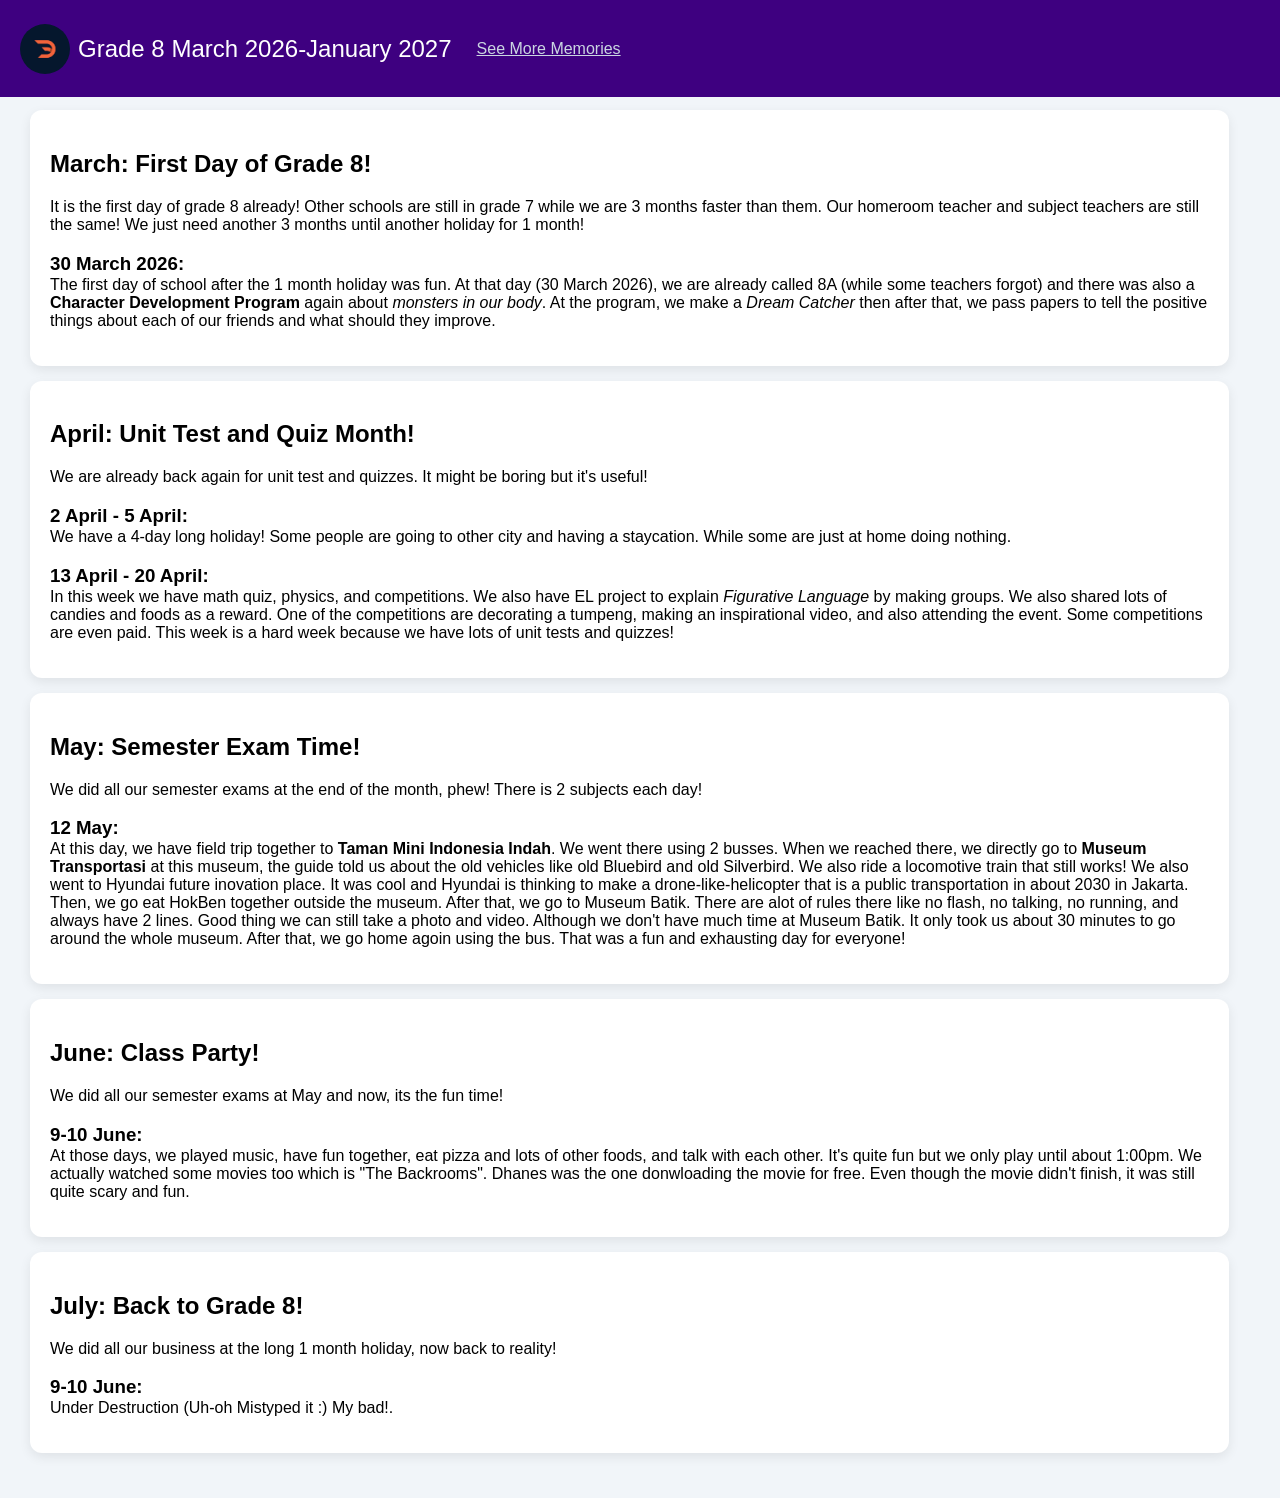
==== grade8.html @ 0a8f7416 "First Commit from Infinity Hosting" ====
<!DOCTYPE html>
<html>
    <link rel="icon" href="image/DhanesIcon.jpg" type="image/svg+xml">
    <head>
        <link rel="stylesheet" href="style.css">
        <title>Grade 8 March 2026-January 2027</title>
    </head>
    <body>
        <div class="sidebar">
            <img src="image/DhanesIcon.jpg" alt="School Icon" height="20" width="20" class="circle-img" style="margin-right: 8px; border: 0px;">
            <h2>Grade 8 March 2026-January 2027</h2>
            <a href="/" class="pop-up">See More Memories</a>
        </div>
        <div class="content">
            <div class="card">
                <h2>March: First Day of Grade 8!</h2>
                <p>It is the first day of grade 8 already! Other schools are still in grade 7 while we are 3 months faster than them. Our homeroom teacher and subject teachers are still the same! We just need another 3 months until another holiday for 1 month!</p>
                <h3 style="margin-bottom: -15px">30 March 2026:</h3><p>The first day of school after the 1 month holiday was fun. At that day (30 March 2026), we are already called 8A (while some teachers forgot) and there was also a <b>Character Development Program</b> again about <i>monsters in our body</i>. At the program, we make a <i>Dream Catcher</i> then after that, we pass papers to tell the positive things about each of our friends and what should they improve.</p>
            </div>
            <div class="card">
                <h2>April: Unit Test and Quiz Month!</h2>
                <p>We are already back again for unit test and quizzes. It might be boring but it's useful!</p>
                <h3 style="margin-bottom: -15px">2 April - 5 April: </h3><p>We have a 4-day long holiday! Some people are going to other city and having a staycation. While some are just at home doing nothing.</p>
                <h3 style="margin-bottom: -15px">13 April - 20 April: </h3><p>In this week we have math quiz, physics, and competitions. We also have EL project to explain <i>Figurative Language</i> by making groups. We also shared lots of candies and foods as a reward. One of the competitions are decorating a tumpeng, making an inspirational video, and also attending the event. Some competitions are even paid. This week is a hard week because we have lots of unit tests and quizzes!</p>
            </div>
            <div class="card">
                <h2>May: Semester Exam Time!</h2>
                <p>We did all our semester exams at the end of the month, phew! There is 2 subjects each day!</p>
                <h3 style="margin-bottom: -15px">12 May: </h3><p>At this day, we have field trip together to <b>Taman Mini Indonesia Indah</b>. We went there using 2 busses. When we reached there, we directly go to <b>Museum Transportasi</b> at this museum, the guide told us about the old vehicles like old Bluebird and old Silverbird. We also ride a locomotive train that still works! We also went to Hyundai future inovation place. It was cool and Hyundai is thinking to make a drone-like-helicopter that is a public transportation in about 2030 in Jakarta. Then, we go eat HokBen together outside the museum. After that, we go to Museum Batik. There are alot of rules there like no flash, no talking, no running, and always have 2 lines. Good thing we can still take a photo and video. Although we don't have much time at Museum Batik. It only took us about 30 minutes to go around the whole museum. After that, we go home agoin using the bus. That was a fun and exhausting day for everyone!</p>
            </div>
            <div class="card">
                <h2>June: Class Party!</h2>
                <p>We did all our semester exams at May and now, its the fun time!</p>
                <h3 style="margin-bottom: -15px">9-10 June: </h3><p>At those days, we played music, have fun together, eat pizza and lots of other foods, and talk with each other. It's quite fun but we only play until about 1:00pm. We actually watched some movies too which is "The Backrooms". Dhanes was the one donwloading the movie for free. Even though the movie didn't finish, it was still quite scary and fun.</p>
            </div>
            <div class="card">
                <h2>July: Back to Grade 8!</h2>
                <p>We did all our business at the long 1 month holiday, now back to reality!</p>
                <h3 style="margin-bottom: -15px">9-10 June: </h3><p>Under Destruction (Uh-oh Mistyped it :) My bad!.</p>
            </div>
            </body>
        </html>
---- style.css ----
body{
    margin:0;
    font-family: 'Segoe UI', sans-serif;
    background:#f1f5f9;
}

.sidebar {
    width: 100%;           /* Full width instead of 200px */
    height: 77px;          /* Height adjusts to content */
    position: fixed;
    top: 0;                /* Stick to the top */
    left: 0;
    background: #3e0080;
    color: white;
    padding: 10px 20px;    /* Reduced vertical padding */
    display: flex;         /* Use flex to align items horizontally */
    align-items: center;   /* Center items vertically */
    z-index: 1000;         /* Keep it above content */
    transition: transform 0.3s ease-in-out, background-color 0.3s ease-in-out, height 0.3s ease;
}

.sidebar img{
    transition: transform 0.3s ease-in-out, background-color 0.3s ease-in-out, height 0.3s ease;
}

.sidebar h2{
    font-weight:500;
    flex-shrink: 0;
    white-space: nowrap;
    transition: font-size 0.3s ease-in-out;
}

.sidebar a {
  	display: inline-block; 
 	margin: 0 15px;
    padding:10px;
    color:#cbd5e1;
    border-radius:8px;
    flex-shrink: 0;
    white-space: nowrap;
    transition: transform 0.3s ease-in-out, background-color 0.3s ease-in-out, padding 0.3s ease, margin 0.3s ease;
}

.sidebar a:hover{
    background:#334155;
    color:white;
    transform:scale(1.05)
}

.sidebar:hover{
    background:#173054;
    color:white;
}

.content {
  	margin-left: 0;        /* Remove the 220px margin */
  	margin-top: 80px;      /* Add space for the top bar (adjust based on bar height) */
  	padding: 30px;
    transition: margin-top 0.3s ease;
}

.card{
    background:white;
    padding:20px;
    border-radius:12px;
    box-shadow:0 4px 12px rgba(0,0,0,0.08);
    margin-bottom:15px;
    font-size: 1em;
    width: 95%;
    transition: transform 0.3s ease-in-out, background-color 0.3s ease-in-out, font-size 0.3s ease-in-out, padding 0.3s ease, margin-bottom 0.3s ease; /* Smooth transition for transform and color */
}

.card:hover{
    background:#ededed;
    color:black;
    box-shadow:0 2px 6px rgba(0,0,0,0.08);
    transform: scale(0.99);
}

button{
    padding:8px 14px;
    background:#3b82f6;
    color:white;
    border:none;
    border-radius:8px;
    cursor:pointer;
}

button:hover{
    background:#2563eb;
}

input, textarea{
    width:100%;
    padding:8px;
    margin:8px 0;
    border:1px solid #cbd5e1;
    border-radius:12px;
}

.pop-button {
    padding: 0.5em 0.5em; /* Add some padding for size */
    background-color: #007bff; /* Initial background color */
    color: white; /* Text color */
    border: none; /* Remove default border */
    border-radius: 6px; /* Rounded corners */
    cursor: pointer; /* Change cursor to a pointer hand */
    transition: transform 0.3s ease-in-out, background-color 0.3s ease-in-out; /* Smooth transition for transform and color */
}

.pop-button:hover {
    transform: scale(1.1); /* Increases the button size by 10% on hover */
    background-color: #0056b3; /* Change color on hover for better feedback */
}

.pop-up {
    padding: 0.5em 0.5em; /* Add some padding for size */
    color: white; /* Text color */
    border: none; /* Remove default border */
    border-radius: 6px; /* Rounded corners */
    cursor: pointer; /* Change cursor to a pointer hand */
    transition: transform 0.3s ease-in-out, background-color 0.3s ease-in-out; /* Smooth transition for transform and color */
	width: auto;
}

.pop-up:hover {
  transform: scale(1.1); /* Increases the button size by 10% on hover */
  background-color: #0056b3; /* Change color on hover for better feedback */
}

/* Ensure the dropdown container stays in line with other links */
.dropdown {
    display: inline-block;
    position: relative; /* Crucial for positioning the sub-menu */
   	transition: transform 0.3s ease-in-out, background-color 0.3s ease-in-out;
}

/* Hide the dropdown menu by default */
.dropdown-content {
    position: absolute;
    background-color: #3e0080; /* Match your sidebar color */
    box-shadow: 0px 8px 16px rgba(0,0,0,0.2);
    z-index: 9999;
    border-radius: 8px;
    top: 100%; /* Sits right below the trigger */
    left: 0;
    max-height: 0px;
 	opacity: 0; /* Start invisible */
	transition: max-height 0.8s ease, opacity 0.3s ease; /* Animate both */
    overflow: hidden;
    top: 100%;
    width: 110px; /* Let it size to its content */
}

/* Style the links inside the dropdown */
.dropdown-content a {
    color: #cbd5e1;
    padding: 12px 16px;
    text-decoration: none;
    margin: 0; /* Reset margins for vertical list */
    transition: transform 0.3s ease-in-out, background-color 0.3s ease-in-out;
    display: block;
}

/* Change link color on hover inside dropdown */
.dropdown-content a:hover {
    background-color: #334155;
    color: white;
}

/* THE MAGIC: Show the menu when hovering over the parent .dropdown */
.dropdown:hover .dropdown-content {
    max-height: 500px;
    opacity: 1;
}

.circle-img {
  width: 50px;           /* Set width */
  height: 50px;          /* Set height (same as width for perfect circle) */
  border-radius: 50%;     /* Makes the image circular */
  object-fit: cover;      /* Ensures image fills the circle without distortion */
  border: 3px solid #333; /* Optional border */
}

.card a {
    display: inline-block; 
    margin: 0 0px;
    padding:10px;
    color:#000000;
    background:#8aa1bd;
    border-radius:8px;
    transition: transform 0.3s ease-in-out, background-color 0.3s ease-in-out, padding 0.3s ease, margin 0.3s ease;
}

.card a:hover{
    background:#334155;
    color:white;
    transform:scale(1.05)
}


@media screen and (max-width: 725px) {
    .sidebar {
        width: 100%; /* Spans the full width of the phone */
        height: 40px;
        float: none;
        text-align: center;
    }
    
    .sidebar:hover{
        background:#173054;
        color:white;
    }
    
    .scroll-area{
        display: flex;
        align-items: center;
        overflow-x: auto;
        overflow-y: visible; /* Try to allow vertical, though browsers often clip this */
        white-space: nowrap;
        position: relative; /* Base for dropdowns */
		padding-bottom: 250px; /* Adjust this number to match the height of your dropdown */
        margin-bottom: -250px; /* Pulls the page content back up so there is no huge gap */
        scrollbar-width: none;  /* Hide scrollbar Firefox */
    }
    
    .sidebar::-webkit-scrollbar {
   	 	display: none;
	}
    
    .sidebar h2 {
        font-size: 0.8em;
    }
    
    .sidebar a {
        transform: scale(0.8);
        padding: 5px;
        margin: 0 0px;
	}
    
    .sidebar a:hover{
        transform:scale(0.9);
	}
    
    .sidebar img{
        transform: scale(0.7);
    }
    
    .card{
        background:white;
        padding:13px;
        border-radius:12px;
        box-shadow:0 4px 12px rgba(0,0,0,0.08);
        margin-bottom:15px;
        font-size: 0.8em;
        padding: 10px;
        margin-bottom: 8px;
        /*transition: transform 0.3s ease-in-out, background-color 0.3s ease-in-out; /* Smooth transition for transform and color */
	}
    
    .card:hover{
        background:#ededed;
        color:black;
        box-shadow:0 2px 6px rgba(0,0,0,0.08);
        transform: scale(0.99);
    }
    
    .content {
        margin-left: 0;        /* Remove the 220px margin */
        margin-top: 50px;      /* Add space for the top bar (adjust based on bar height) */
        padding: 30px;
    }
}
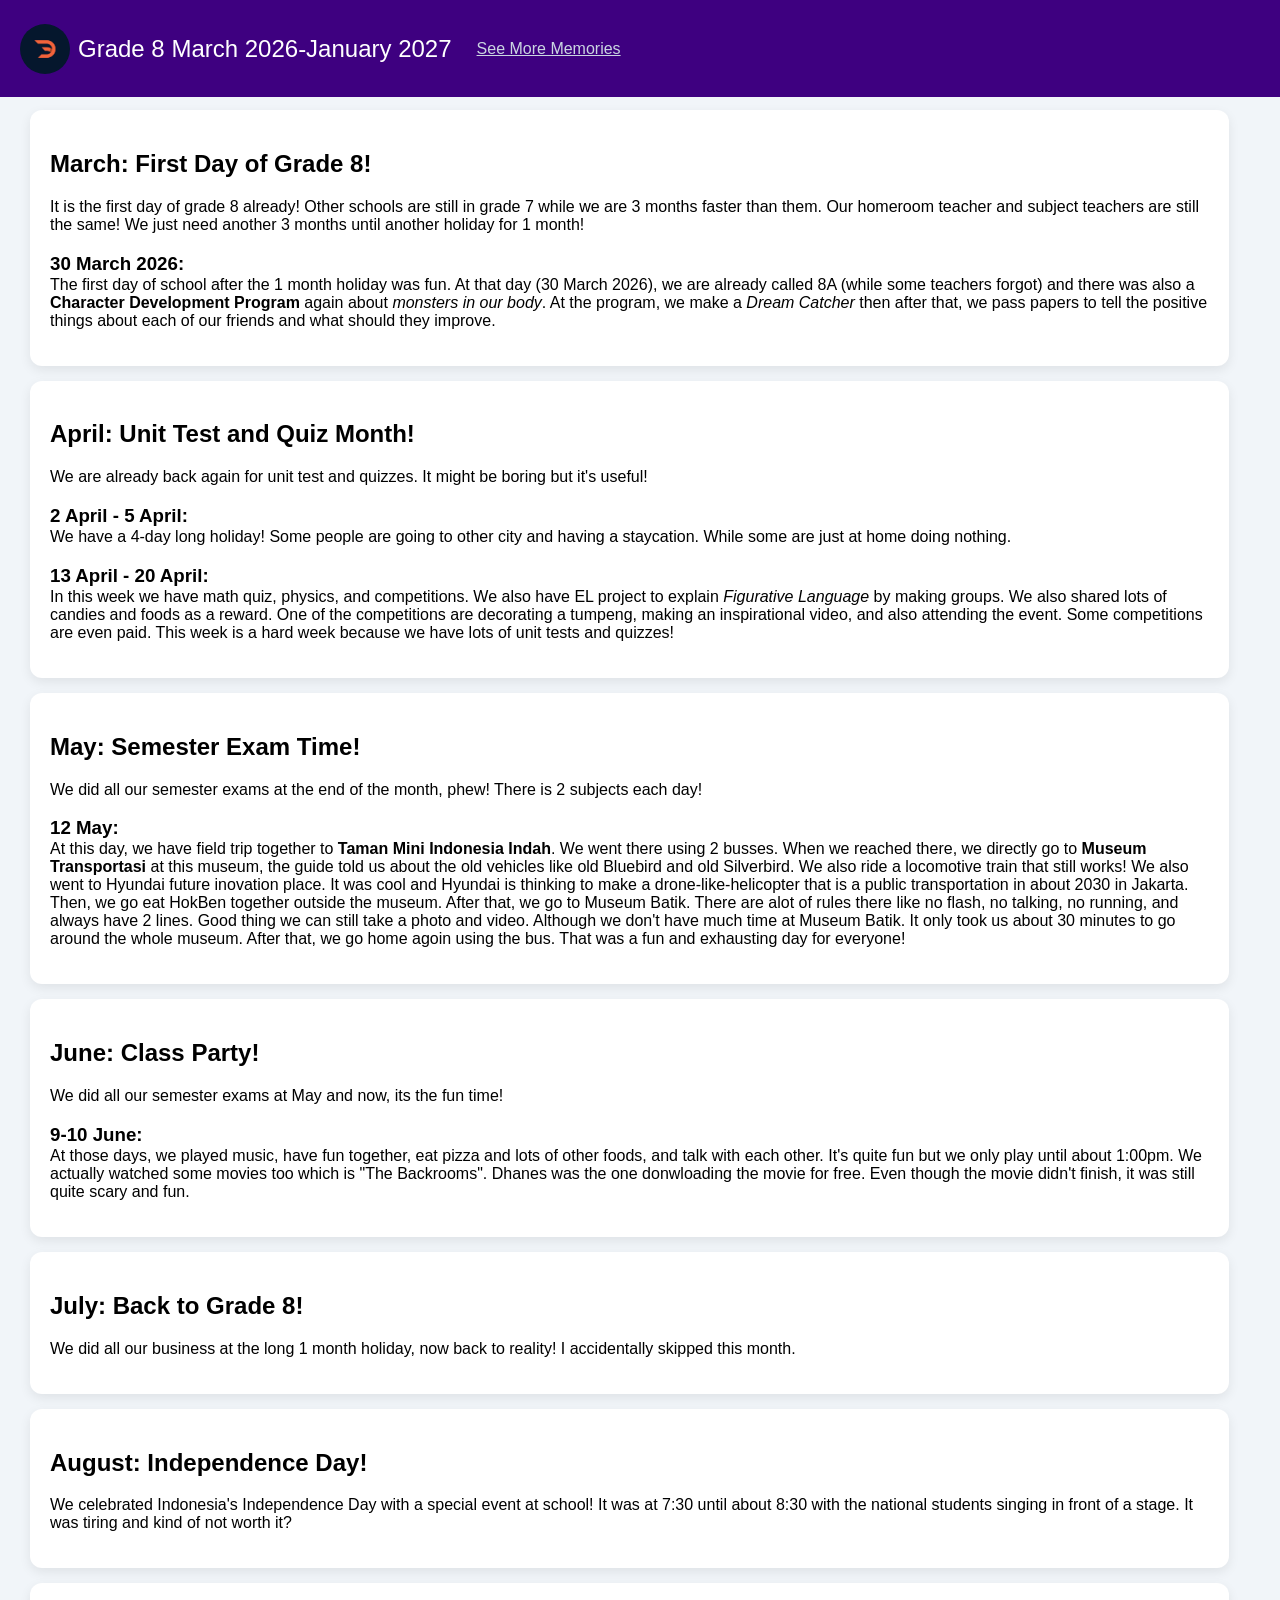
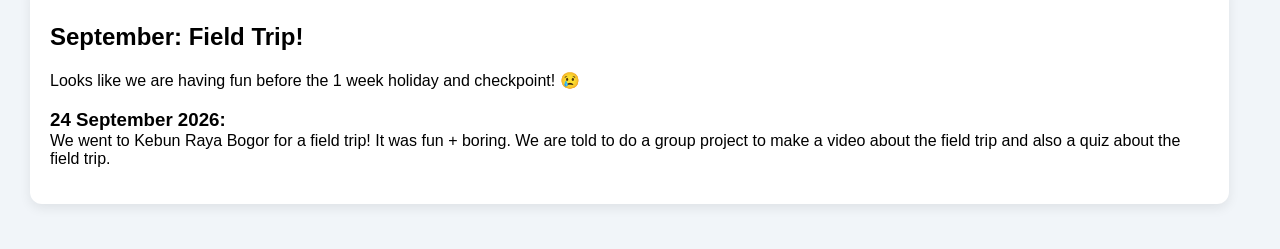
==== commit ac8687ab: "September Update" ====
--- a/grade8.html
+++ b/grade8.html
@@ -1,42 +1,82 @@
 <!DOCTYPE html>
 <html>
-    <link rel="icon" href="image/DhanesIcon.jpg" type="image/svg+xml">
-    <head>
-        <link rel="stylesheet" href="style.css">
-        <title>Grade 8 March 2026-January 2027</title>
-    </head>
-    <body>
-        <div class="sidebar">
-            <img src="image/DhanesIcon.jpg" alt="School Icon" height="20" width="20" class="circle-img" style="margin-right: 8px; border: 0px;">
-            <h2>Grade 8 March 2026-January 2027</h2>
-            <a href="/" class="pop-up">See More Memories</a>
+<link rel="icon" href="image/DhanesIcon.jpg" type="image/svg+xml">
+
+<head>
+    <link rel="stylesheet" href="style.css">
+    <title>Grade 8 March 2026-January 2027</title>
+</head>
+
+<body>
+    <div class="sidebar">
+        <img src="image/DhanesIcon.jpg" alt="School Icon" height="20" width="20" class="circle-img"
+            style="margin-right: 8px; border: 0px;">
+        <h2>Grade 8 March 2026-January 2027</h2>
+        <a href="/" class="pop-up">See More Memories</a>
+    </div>
+    <div class="content">
+        <div class="card">
+            <h2>March: First Day of Grade 8!</h2>
+            <p>It is the first day of grade 8 already! Other schools are still in grade 7 while we are 3 months faster
+                than them. Our homeroom teacher and subject teachers are still the same! We just need another 3 months
+                until another holiday for 1 month!</p>
+            <h3 style="margin-bottom: -15px">30 March 2026:</h3>
+            <p>The first day of school after the 1 month holiday was fun. At that day (30 March 2026), we are already
+                called 8A (while some teachers forgot) and there was also a <b>Character Development Program</b> again
+                about <i>monsters in our body</i>. At the program, we make a <i>Dream Catcher</i> then after that, we
+                pass papers to tell the positive things about each of our friends and what should they improve.</p>
         </div>
-        <div class="content">
-            <div class="card">
-                <h2>March: First Day of Grade 8!</h2>
-                <p>It is the first day of grade 8 already! Other schools are still in grade 7 while we are 3 months faster than them. Our homeroom teacher and subject teachers are still the same! We just need another 3 months until another holiday for 1 month!</p>
-                <h3 style="margin-bottom: -15px">30 March 2026:</h3><p>The first day of school after the 1 month holiday was fun. At that day (30 March 2026), we are already called 8A (while some teachers forgot) and there was also a <b>Character Development Program</b> again about <i>monsters in our body</i>. At the program, we make a <i>Dream Catcher</i> then after that, we pass papers to tell the positive things about each of our friends and what should they improve.</p>
-            </div>
-            <div class="card">
-                <h2>April: Unit Test and Quiz Month!</h2>
-                <p>We are already back again for unit test and quizzes. It might be boring but it's useful!</p>
-                <h3 style="margin-bottom: -15px">2 April - 5 April: </h3><p>We have a 4-day long holiday! Some people are going to other city and having a staycation. While some are just at home doing nothing.</p>
-                <h3 style="margin-bottom: -15px">13 April - 20 April: </h3><p>In this week we have math quiz, physics, and competitions. We also have EL project to explain <i>Figurative Language</i> by making groups. We also shared lots of candies and foods as a reward. One of the competitions are decorating a tumpeng, making an inspirational video, and also attending the event. Some competitions are even paid. This week is a hard week because we have lots of unit tests and quizzes!</p>
-            </div>
-            <div class="card">
-                <h2>May: Semester Exam Time!</h2>
-                <p>We did all our semester exams at the end of the month, phew! There is 2 subjects each day!</p>
-                <h3 style="margin-bottom: -15px">12 May: </h3><p>At this day, we have field trip together to <b>Taman Mini Indonesia Indah</b>. We went there using 2 busses. When we reached there, we directly go to <b>Museum Transportasi</b> at this museum, the guide told us about the old vehicles like old Bluebird and old Silverbird. We also ride a locomotive train that still works! We also went to Hyundai future inovation place. It was cool and Hyundai is thinking to make a drone-like-helicopter that is a public transportation in about 2030 in Jakarta. Then, we go eat HokBen together outside the museum. After that, we go to Museum Batik. There are alot of rules there like no flash, no talking, no running, and always have 2 lines. Good thing we can still take a photo and video. Although we don't have much time at Museum Batik. It only took us about 30 minutes to go around the whole museum. After that, we go home agoin using the bus. That was a fun and exhausting day for everyone!</p>
-            </div>
-            <div class="card">
-                <h2>June: Class Party!</h2>
-                <p>We did all our semester exams at May and now, its the fun time!</p>
-                <h3 style="margin-bottom: -15px">9-10 June: </h3><p>At those days, we played music, have fun together, eat pizza and lots of other foods, and talk with each other. It's quite fun but we only play until about 1:00pm. We actually watched some movies too which is "The Backrooms". Dhanes was the one donwloading the movie for free. Even though the movie didn't finish, it was still quite scary and fun.</p>
-            </div>
-            <div class="card">
-                <h2>July: Back to Grade 8!</h2>
-                <p>We did all our business at the long 1 month holiday, now back to reality!</p>
-                <h3 style="margin-bottom: -15px">9-10 June: </h3><p>Under Destruction (Uh-oh Mistyped it :) My bad!.</p>
-            </div>
-            </body>
-        </html>+        <div class="card">
+            <h2>April: Unit Test and Quiz Month!</h2>
+            <p>We are already back again for unit test and quizzes. It might be boring but it's useful!</p>
+            <h3 style="margin-bottom: -15px">2 April - 5 April: </h3>
+            <p>We have a 4-day long holiday! Some people are going to other city and having a staycation. While some are
+                just at home doing nothing.</p>
+            <h3 style="margin-bottom: -15px">13 April - 20 April: </h3>
+            <p>In this week we have math quiz, physics, and competitions. We also have EL project to explain
+                <i>Figurative Language</i> by making groups. We also shared lots of candies and foods as a reward. One
+                of the competitions are decorating a tumpeng, making an inspirational video, and also attending the
+                event. Some competitions are even paid. This week is a hard week because we have lots of unit tests and
+                quizzes!</p>
+        </div>
+        <div class="card">
+            <h2>May: Semester Exam Time!</h2>
+            <p>We did all our semester exams at the end of the month, phew! There is 2 subjects each day!</p>
+            <h3 style="margin-bottom: -15px">12 May: </h3>
+            <p>At this day, we have field trip together to <b>Taman Mini Indonesia Indah</b>. We went there using 2
+                busses. When we reached there, we directly go to <b>Museum Transportasi</b> at this museum, the guide
+                told us about the old vehicles like old Bluebird and old Silverbird. We also ride a locomotive train
+                that still works! We also went to Hyundai future inovation place. It was cool and Hyundai is thinking to
+                make a drone-like-helicopter that is a public transportation in about 2030 in Jakarta. Then, we go eat
+                HokBen together outside the museum. After that, we go to Museum Batik. There are alot of rules there
+                like no flash, no talking, no running, and always have 2 lines. Good thing we can still take a photo and
+                video. Although we don't have much time at Museum Batik. It only took us about 30 minutes to go around
+                the whole museum. After that, we go home agoin using the bus. That was a fun and exhausting day for
+                everyone!</p>
+        </div>
+        <div class="card">
+            <h2>June: Class Party!</h2>
+            <p>We did all our semester exams at May and now, its the fun time!</p>
+            <h3 style="margin-bottom: -15px">9-10 June: </h3>
+            <p>At those days, we played music, have fun together, eat pizza and lots of other foods, and talk with each
+                other. It's quite fun but we only play until about 1:00pm. We actually watched some movies too which is
+                "The Backrooms". Dhanes was the one donwloading the movie for free. Even though the movie didn't finish,
+                it was still quite scary and fun.</p>
+        </div>
+        <div class="card">
+            <h2>July: Back to Grade 8!</h2>
+            <p>We did all our business at the long 1 month holiday, now back to reality! I accidentally skipped this month.</p>
+        </div>
+        <div class="card">
+            <h2>August: Independence Day!</h2>
+            <p>We celebrated Indonesia's Independence Day with a special event at school! It was at 7:30 until about 8:30 with the national students singing in front of a stage. It was tiring and kind of not worth it?</p>
+        </div>
+        <div class="card">
+            <h2>September: Field Trip!</h2>
+            <p>Looks like we are having fun before the 1 week holiday and checkpoint! 😢</p>
+            <h3 style="margin-bottom: -15px">24 September 2026:</h3>
+            <p>We went to Kebun Raya Bogor for a field trip! It was fun + boring. We are told to do a group project to make a video about the field trip and also a quiz about the field trip.</p>
+        </div>
+</body>
+
+</html>
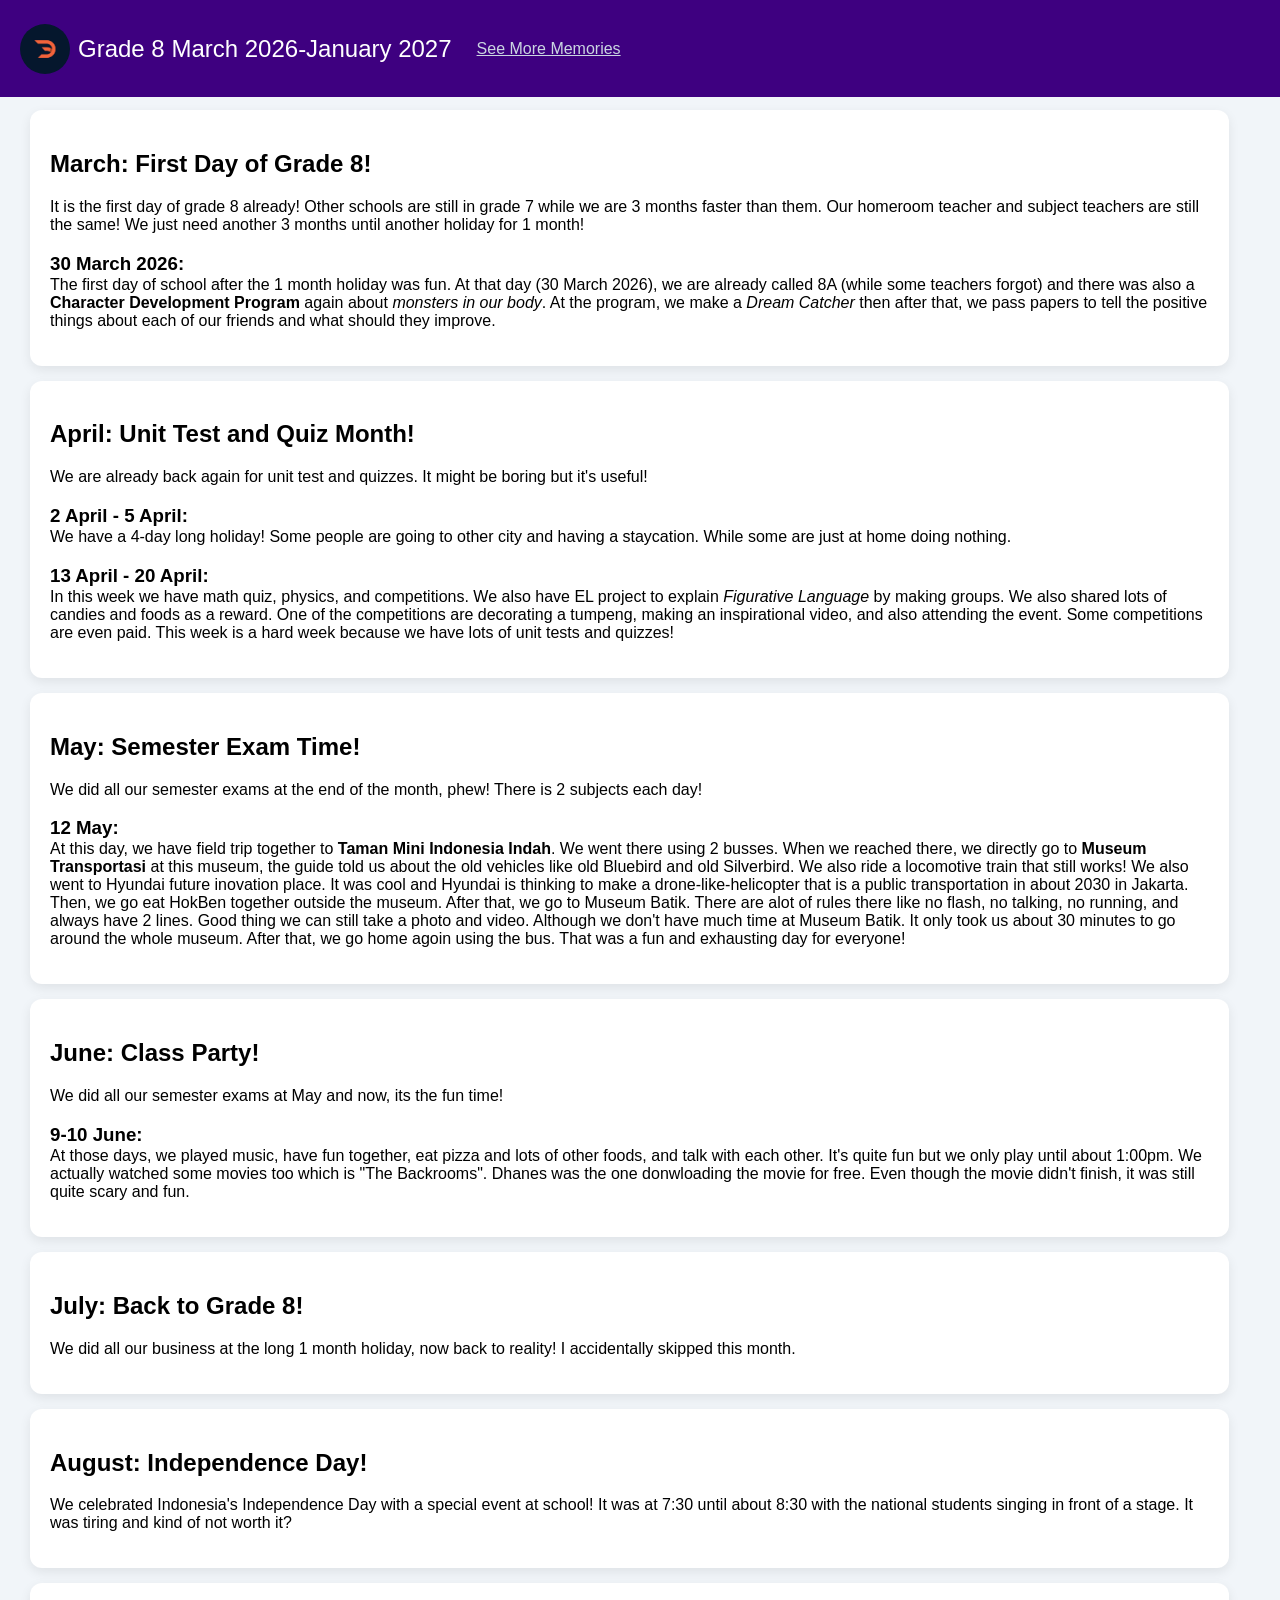
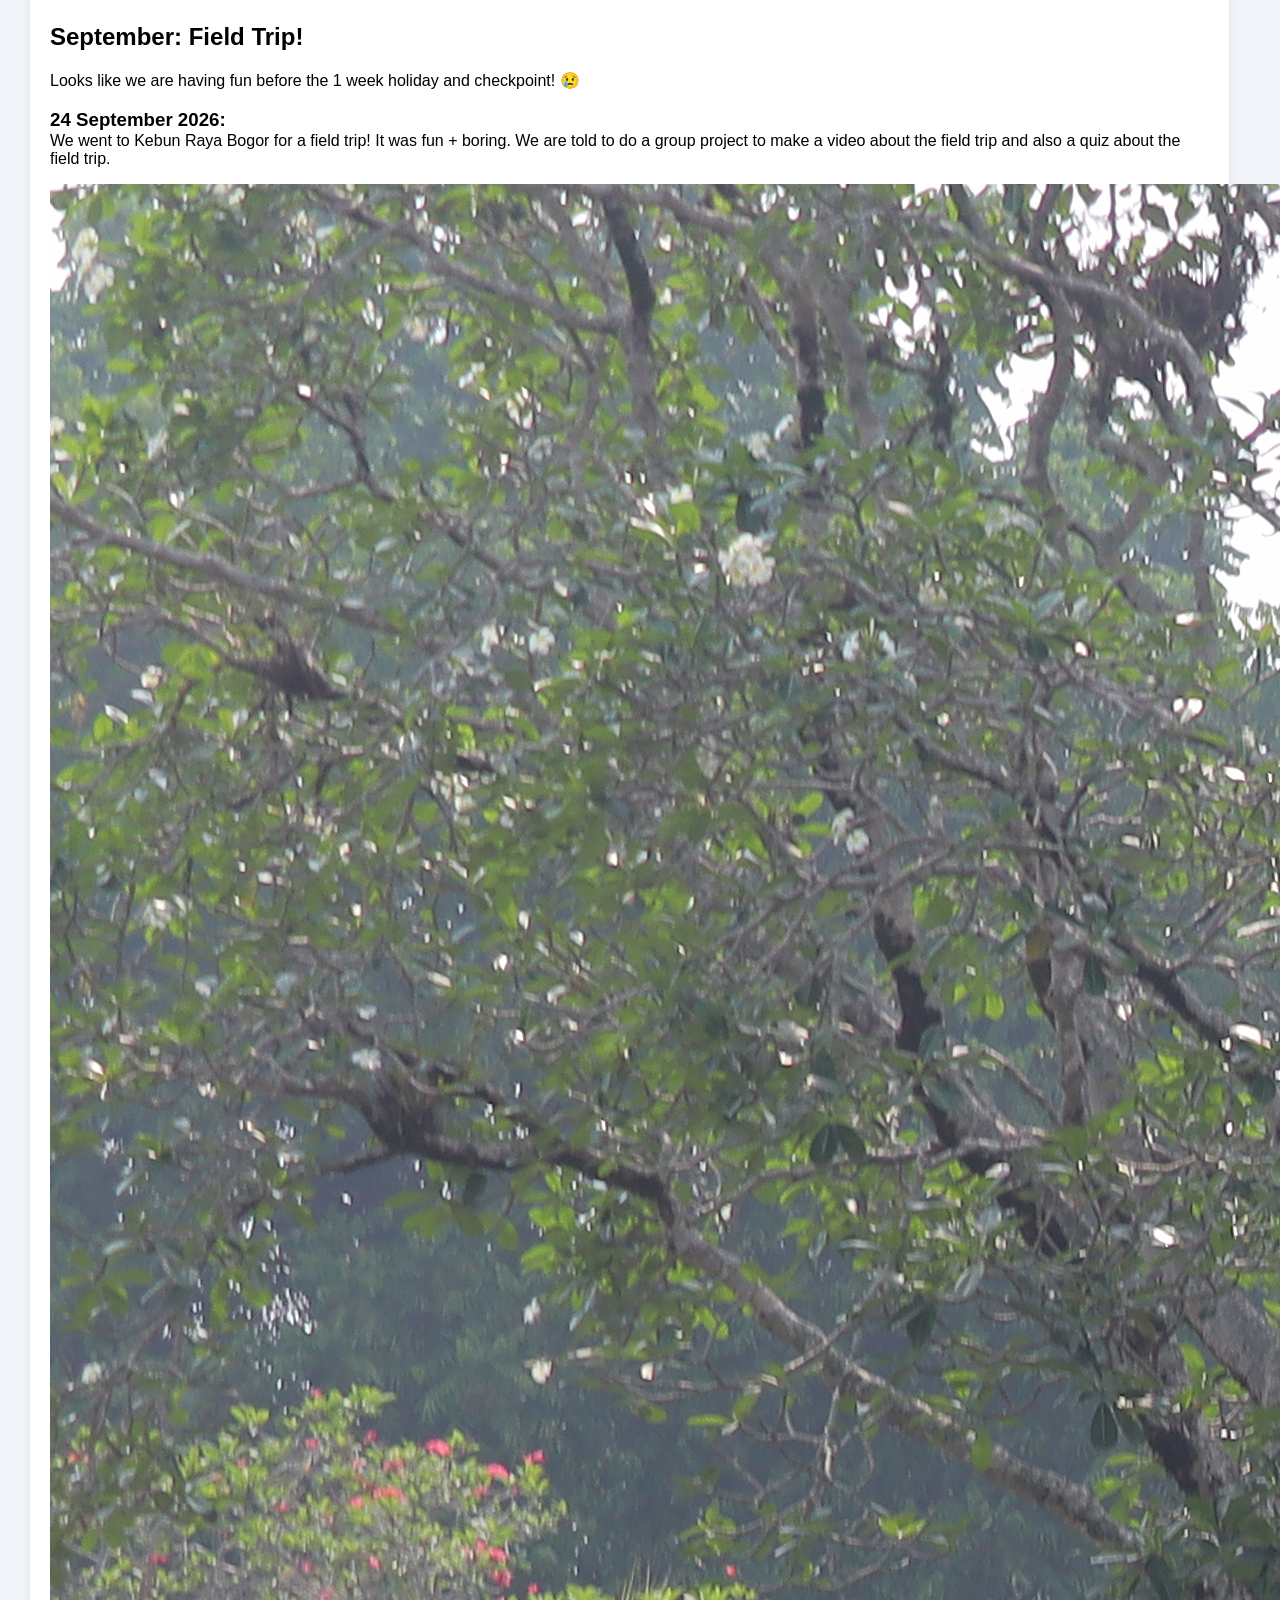
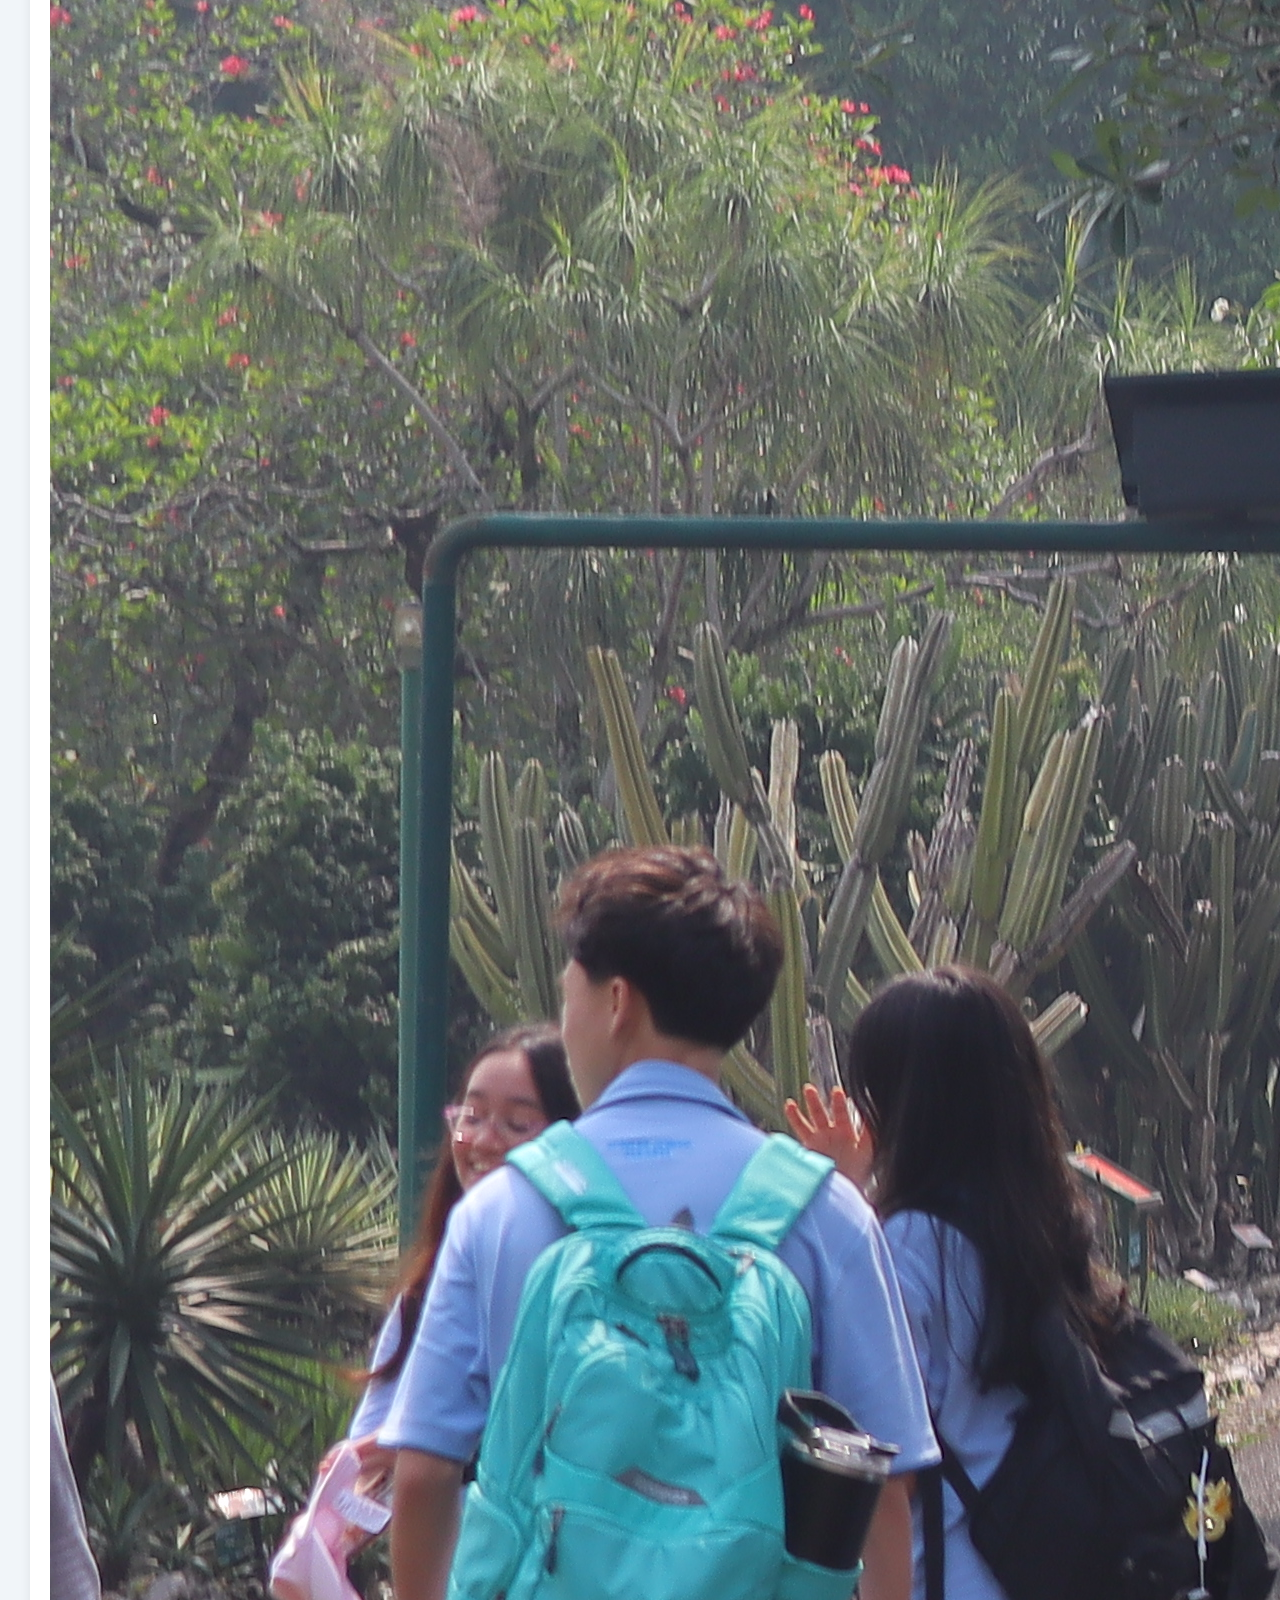
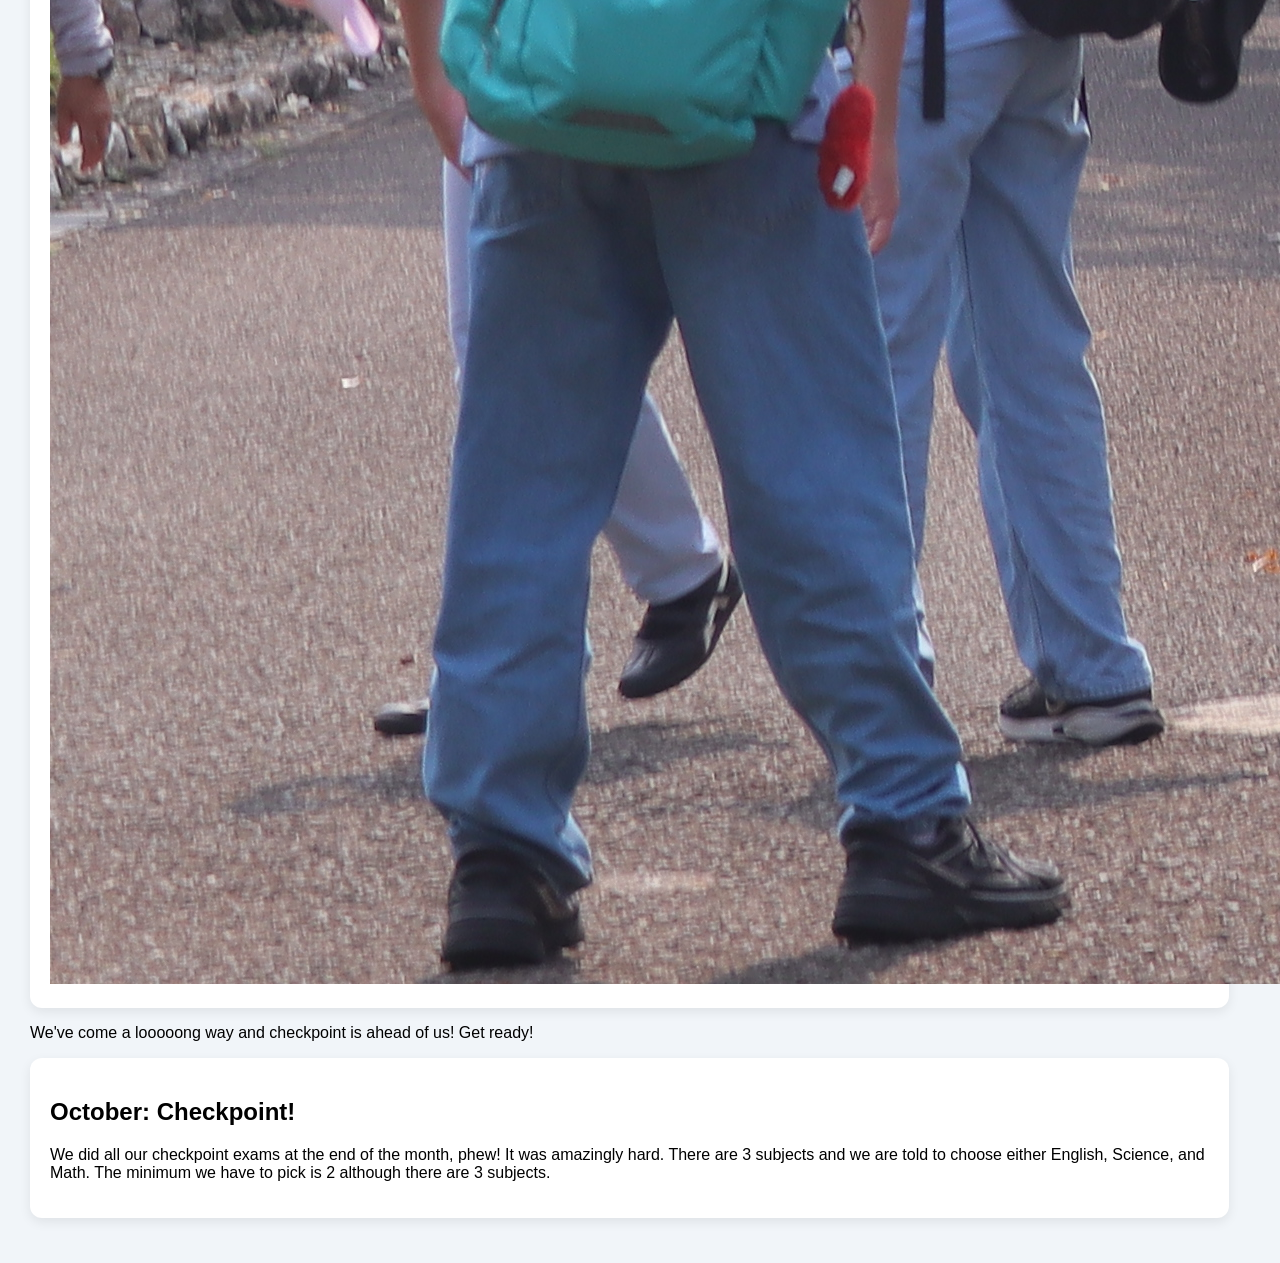
==== commit b40f8824: "Added Wooden Photo Frame for Images" ====
--- a/grade8.html
+++ b/grade8.html
@@ -76,7 +76,16 @@
             <p>Looks like we are having fun before the 1 week holiday and checkpoint! 😢</p>
             <h3 style="margin-bottom: -15px">24 September 2026:</h3>
             <p>We went to Kebun Raya Bogor for a field trip! It was fun + boring. We are told to do a group project to make a video about the field trip and also a quiz about the field trip.</p>
+            <div class="wooden-photo-frame">
+                <img src="image/IMG_2227.JPG" alt="Framed Kebun Raya Bogor Field Trip Photo" class="framed-photo">
+            </div>
+
         </div>
+        <p>We've come a looooong way and checkpoint is ahead of us! Get ready!</p>
+        <div class="card">
+            <h2>October: Checkpoint!</h2>
+            <p>We did all our checkpoint exams at the end of the month, phew! It was amazingly hard. There are 3 subjects and we are told to choose either English, Science, and Math. The minimum we have to pick is 2 although there are 3 subjects.</p>
+    </div>
 </body>
 
 </html>
--- a/style.css
+++ b/style.css
@@ -270,4 +270,31 @@
         margin-top: 50px;      /* Add space for the top bar (adjust based on bar height) */
         padding: 30px;
     }
-}+}
+
+.photo-frame {
+  display: inline-block;
+  line-height: 0; /* Removes unexpected white space beneath the image */
+  
+  /* The Physical Frame: Change color to match your decor (e.g., #2b1d11 for wood) */
+  border: 20px solid #222; 
+  
+  /* The Mat Board: Creates white space between the frame and the photo */
+  padding: 30px;
+  background-color: #fff;
+  
+  /* Realistic Depth: 
+     1. An outer drop-shadow to make it pop off the wall.
+     2. An inner shadow to simulate the recess of the frame. */
+  box-shadow: 
+    0 15px 35px rgba(0, 0, 0, 0.3), 
+    inset 0 0 15px rgba(0, 0, 0, 0.2);
+}
+
+.photo-frame img {
+  max-width: 100%;
+  height: auto;
+  
+  /* Fine-detail inner shadow applied directly to the picture edge */
+  box-shadow: inset 0 0 10px rgba(0, 0, 0, 0.15);
+}
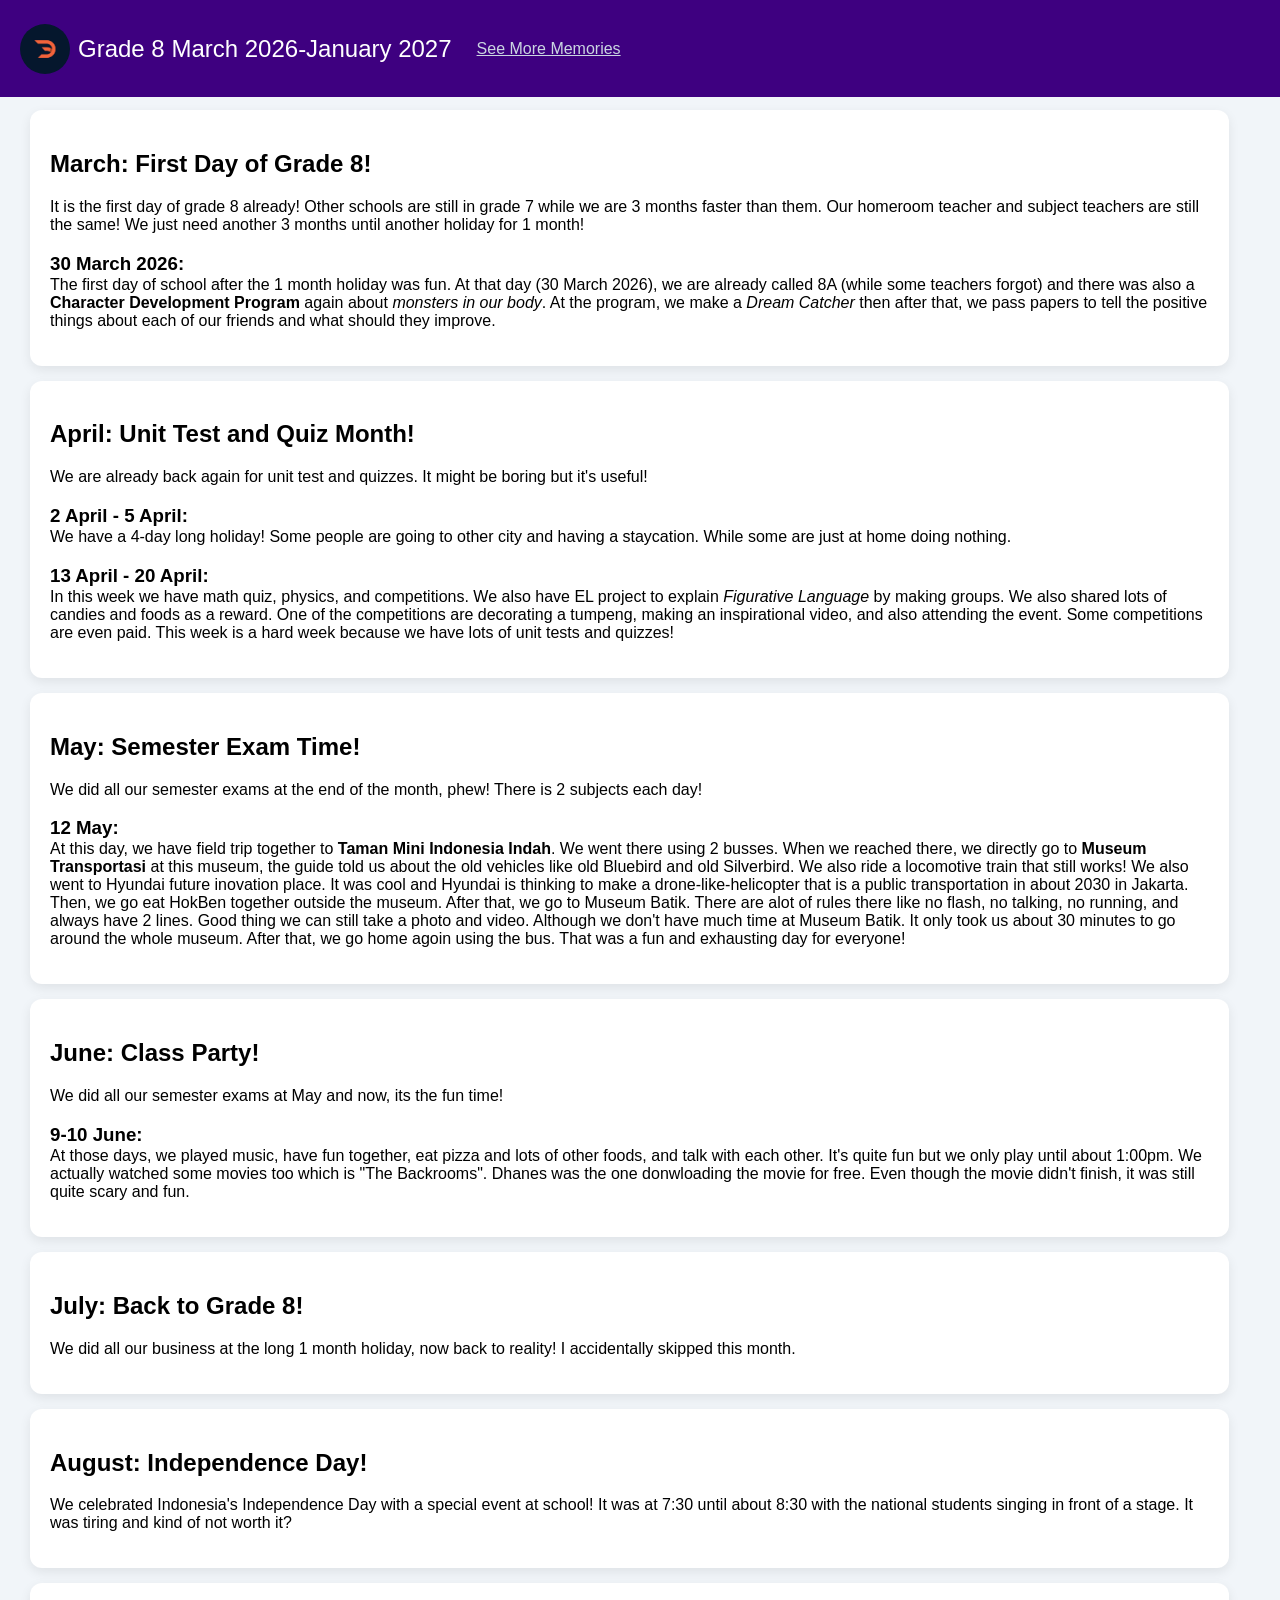
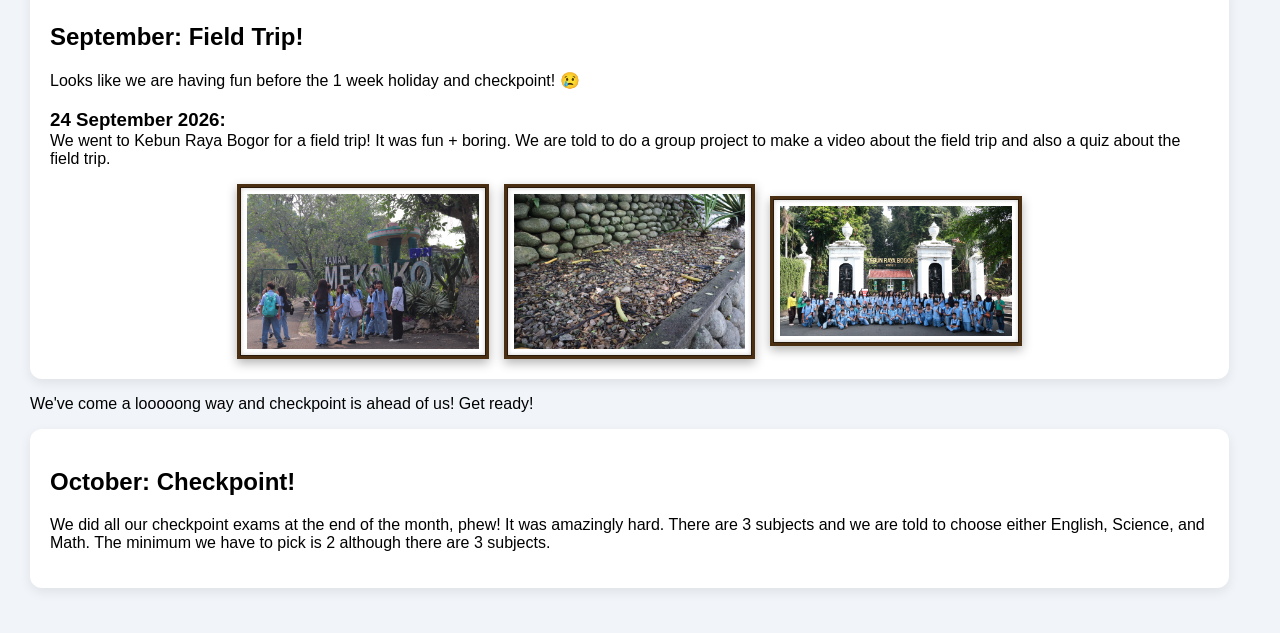
==== commit 0f4165bc: "Added Some KBR Images in Nice Wooden Frames" ====
--- a/grade8.html
+++ b/grade8.html
@@ -76,10 +76,17 @@
             <p>Looks like we are having fun before the 1 week holiday and checkpoint! 😢</p>
             <h3 style="margin-bottom: -15px">24 September 2026:</h3>
             <p>We went to Kebun Raya Bogor for a field trip! It was fun + boring. We are told to do a group project to make a video about the field trip and also a quiz about the field trip.</p>
-            <div class="wooden-photo-frame">
-                <img src="image/IMG_2227.JPG" alt="Framed Kebun Raya Bogor Field Trip Photo" class="framed-photo">
+            <div class="photo-gallery-row">
+                <div class="wooden-photo-frame">
+                    <img src="image/IMG_2227.JPG" alt="Framed Kebun Raya Bogor Field Trip Photo" class="framed-photo">
+                </div>
+                <div class="wooden-photo-frame">
+                    <img src="image/IMG_2245.JPG" alt="Framed Kebun Raya Bogor Field Trip Photo" class="framed-photo">
+                </div>
+                <div class="wooden-photo-frame">
+                    <img src="image/IMG_4793.JPG" alt="Framed Kebun Raya Bogor Field Trip Class Photo" class="framed-photo">
+                </div>
             </div>
-
         </div>
         <p>We've come a looooong way and checkpoint is ahead of us! Get ready!</p>
         <div class="card">
--- a/style.css
+++ b/style.css
@@ -272,29 +272,50 @@
     }
 }
 
-.photo-frame {
+/* Container to align the frames horizontally and keep them neat */
+.photo-gallery-row {
+  display: flex;
+  gap: 15px;
+  align-items: center;
+  justify-content: center;
+  width: 100%;
+}
+
+/* Base style for all three wooden frames */
+.wooden-photo-frame {
   display: inline-block;
-  line-height: 0; /* Removes unexpected white space beneath the image */
+  line-height: 0;
+  max-width: 20%; 
+  width: 100%;       
+
+  /* Wooden Style Configuration */
+  background-color: #fff; /* The mat board color */
+  padding: 6px;           /* The mat board width */
   
-  /* The Physical Frame: Change color to match your decor (e.g., #2b1d11 for wood) */
-  border: 20px solid #222; 
+  /* Rich wood tone and carved border ridge line */
+  border: 4px solid #4a2f13; 
+  outline: 1px solid #2b1a0a;
+  outline-offset: -4px; 
   
-  /* The Mat Board: Creates white space between the frame and the photo */
-  padding: 30px;
-  background-color: #fff;
+  box-shadow: 
+    0 4px 10px rgba(0, 0, 0, 0.3), 
+    inset 0 0 4px rgba(0, 0, 0, 0.2);
   
-  /* Realistic Depth: 
-     1. An outer drop-shadow to make it pop off the wall.
-     2. An inner shadow to simulate the recess of the frame. */
-  box-shadow: 
-    0 15px 35px rgba(0, 0, 0, 0.3), 
-    inset 0 0 15px rgba(0, 0, 0, 0.2);
-}
-
-.photo-frame img {
-  max-width: 100%;
+  transition: all 0.3s ease; /* Makes any changes look smooth */
+}
+
+/* Sets the behavior of the images inside the frames */
+.wooden-photo-frame img {
+  width: 100%;       
   height: auto;
-  
-  /* Fine-detail inner shadow applied directly to the picture edge */
-  box-shadow: inset 0 0 10px rgba(0, 0, 0, 0.15);
-}
+  box-shadow: inset 0 0 3px rgba(0, 0, 0, 0.15);
+}
+
+/* ─── THE OVERRIDE RULE ─── */
+/* This specifically catches the frame with both classes and bumps up its size */
+.wooden-photo-frame.frame-large {
+  max-width: 45%; 
+  border-width: 6px; 
+  padding: 10px;
+}
+
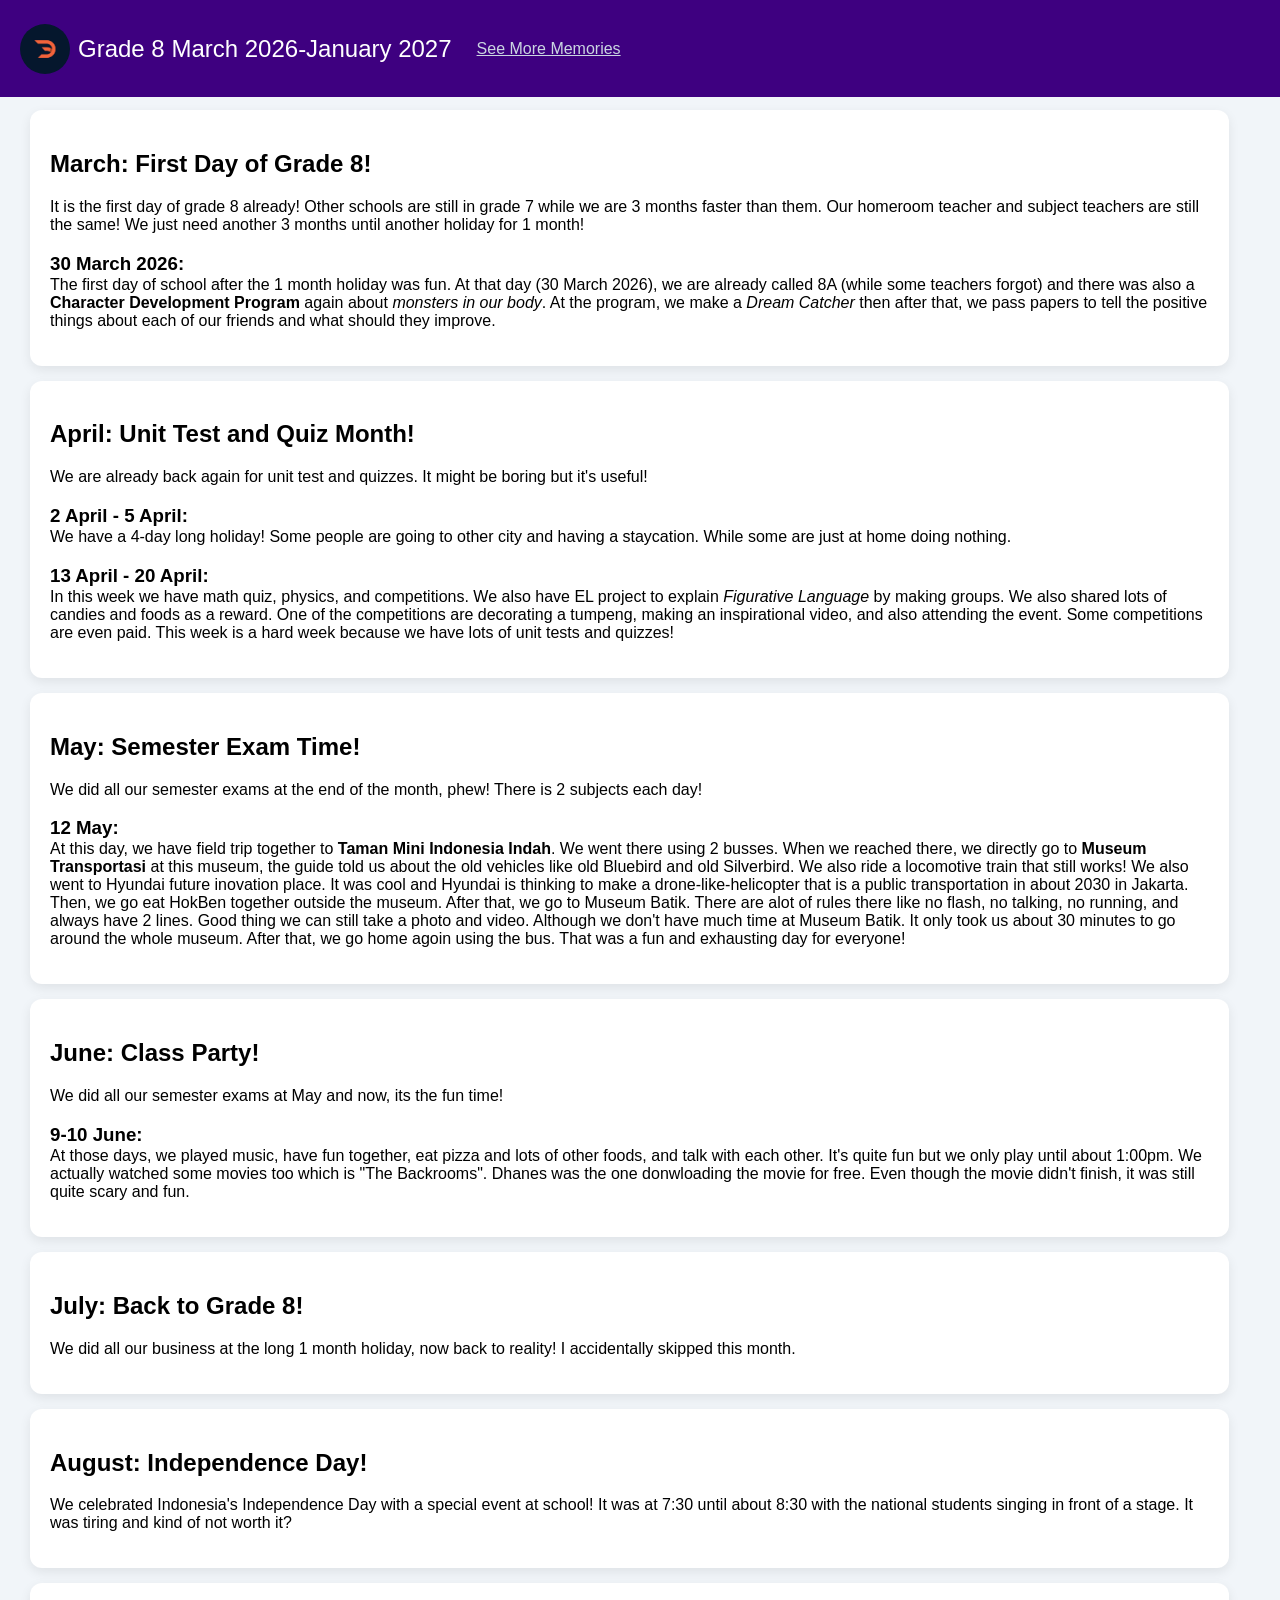
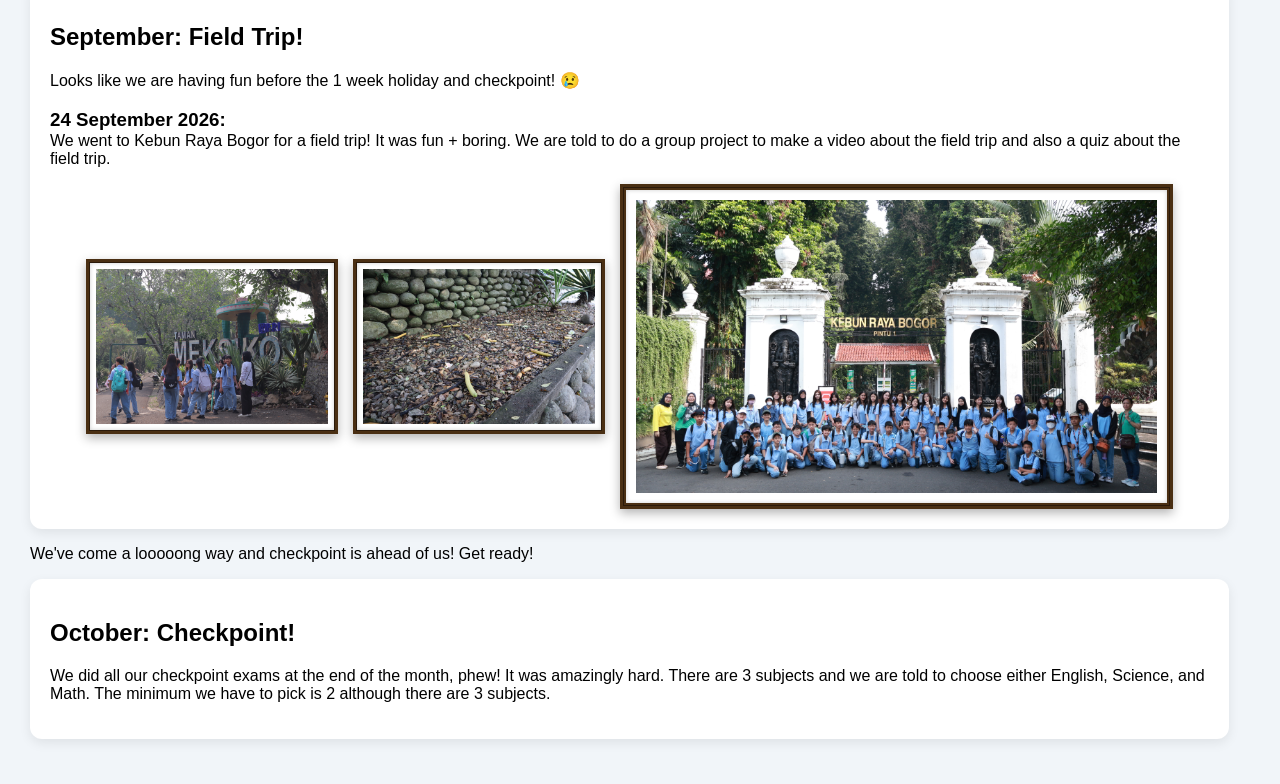
==== commit c01e718e: "Fixed Large Frame Bugs" ====
--- a/grade8.html
+++ b/grade8.html
@@ -78,13 +78,13 @@
             <p>We went to Kebun Raya Bogor for a field trip! It was fun + boring. We are told to do a group project to make a video about the field trip and also a quiz about the field trip.</p>
             <div class="photo-gallery-row">
                 <div class="wooden-photo-frame">
-                    <img src="image/IMG_2227.JPG" alt="Framed Kebun Raya Bogor Field Trip Photo" class="framed-photo">
+                    <img src="image/IMG_2227.JPG" alt="Framed Kebun Raya Bogor Field Trip Photo" class="framed-photo"  onclick="this.classList.toggle('is-enlarged')">
                 </div>
                 <div class="wooden-photo-frame">
-                    <img src="image/IMG_2245.JPG" alt="Framed Kebun Raya Bogor Field Trip Photo" class="framed-photo">
+                    <img src="image/IMG_2245.JPG" alt="Framed Kebun Raya Bogor Field Trip Photo" class="framed-photo" onclick="this.classList.toggle('is-enlarged')">
                 </div>
-                <div class="wooden-photo-frame">
-                    <img src="image/IMG_4793.JPG" alt="Framed Kebun Raya Bogor Field Trip Class Photo" class="framed-photo">
+                <div class="wooden-photo-frame frame-large">
+                    <img src="image/IMG_4793.JPG" alt="Framed Kebun Raya Bogor Field Trip Class Photo" class="framed-photo" onclick="this.classList.toggle('is-enlarged')">
                 </div>
             </div>
         </div>
--- a/style.css
+++ b/style.css
@@ -273,6 +273,7 @@
 }
 
 /* Container to align the frames horizontally and keep them neat */
+/* Container to line up all your frames neatly in a row */
 .photo-gallery-row {
   display: flex;
   gap: 15px;
@@ -281,18 +282,16 @@
   width: 100%;
 }
 
-/* Base style for all three wooden frames */
+/* Your exact custom wooden frame base styles */
 .wooden-photo-frame {
   display: inline-block;
   line-height: 0;
-  max-width: 20%; 
+  max-width: 20%; /* All frames start small at 20% size */
   width: 100%;       
 
-  /* Wooden Style Configuration */
-  background-color: #fff; /* The mat board color */
-  padding: 6px;           /* The mat board width */
+  background-color: #fff; 
+  padding: 6px;           
   
-  /* Rich wood tone and carved border ridge line */
   border: 4px solid #4a2f13; 
   outline: 1px solid #2b1a0a;
   outline-offset: -4px; 
@@ -300,15 +299,31 @@
   box-shadow: 
     0 4px 10px rgba(0, 0, 0, 0.3), 
     inset 0 0 4px rgba(0, 0, 0, 0.2);
-  
-  transition: all 0.3s ease; /* Makes any changes look smooth */
-}
-
-/* Sets the behavior of the images inside the frames */
+
+  /* ─── ADD THIS LINE: Makes the expansion look silky smooth ─── */
+  transition: transform 0.2s ease-in-out, box-shadow 0.2s ease;
+  cursor: pointer;
+}
+
 .wooden-photo-frame img {
   width: 100%;       
   height: auto;
   box-shadow: inset 0 0 3px rgba(0, 0, 0, 0.15);
+}
+
+
+/* ─── THE AUTOMATIC CLICK-TO-ENLARGE FEATURE ─── */
+/* This automatically applies to EVERY wooden frame when it gets clicked! */
+.wooden-photo-frame:active {
+  /* Scales the clicked frame up smoothly by 2.5x its size */
+  transform: scale(2.5); 
+  
+  /* Pushes the frame above neighboring items while it is enlarged */
+  position: relative;
+  z-index: 99; 
+  
+  /* Makes the shadow deeper while magnified to simulate pulling it closer to your eyes */
+  box-shadow: 0 20px 40px rgba(0, 0, 0, 0.5); 
 }
 
 /* ─── THE OVERRIDE RULE ─── */
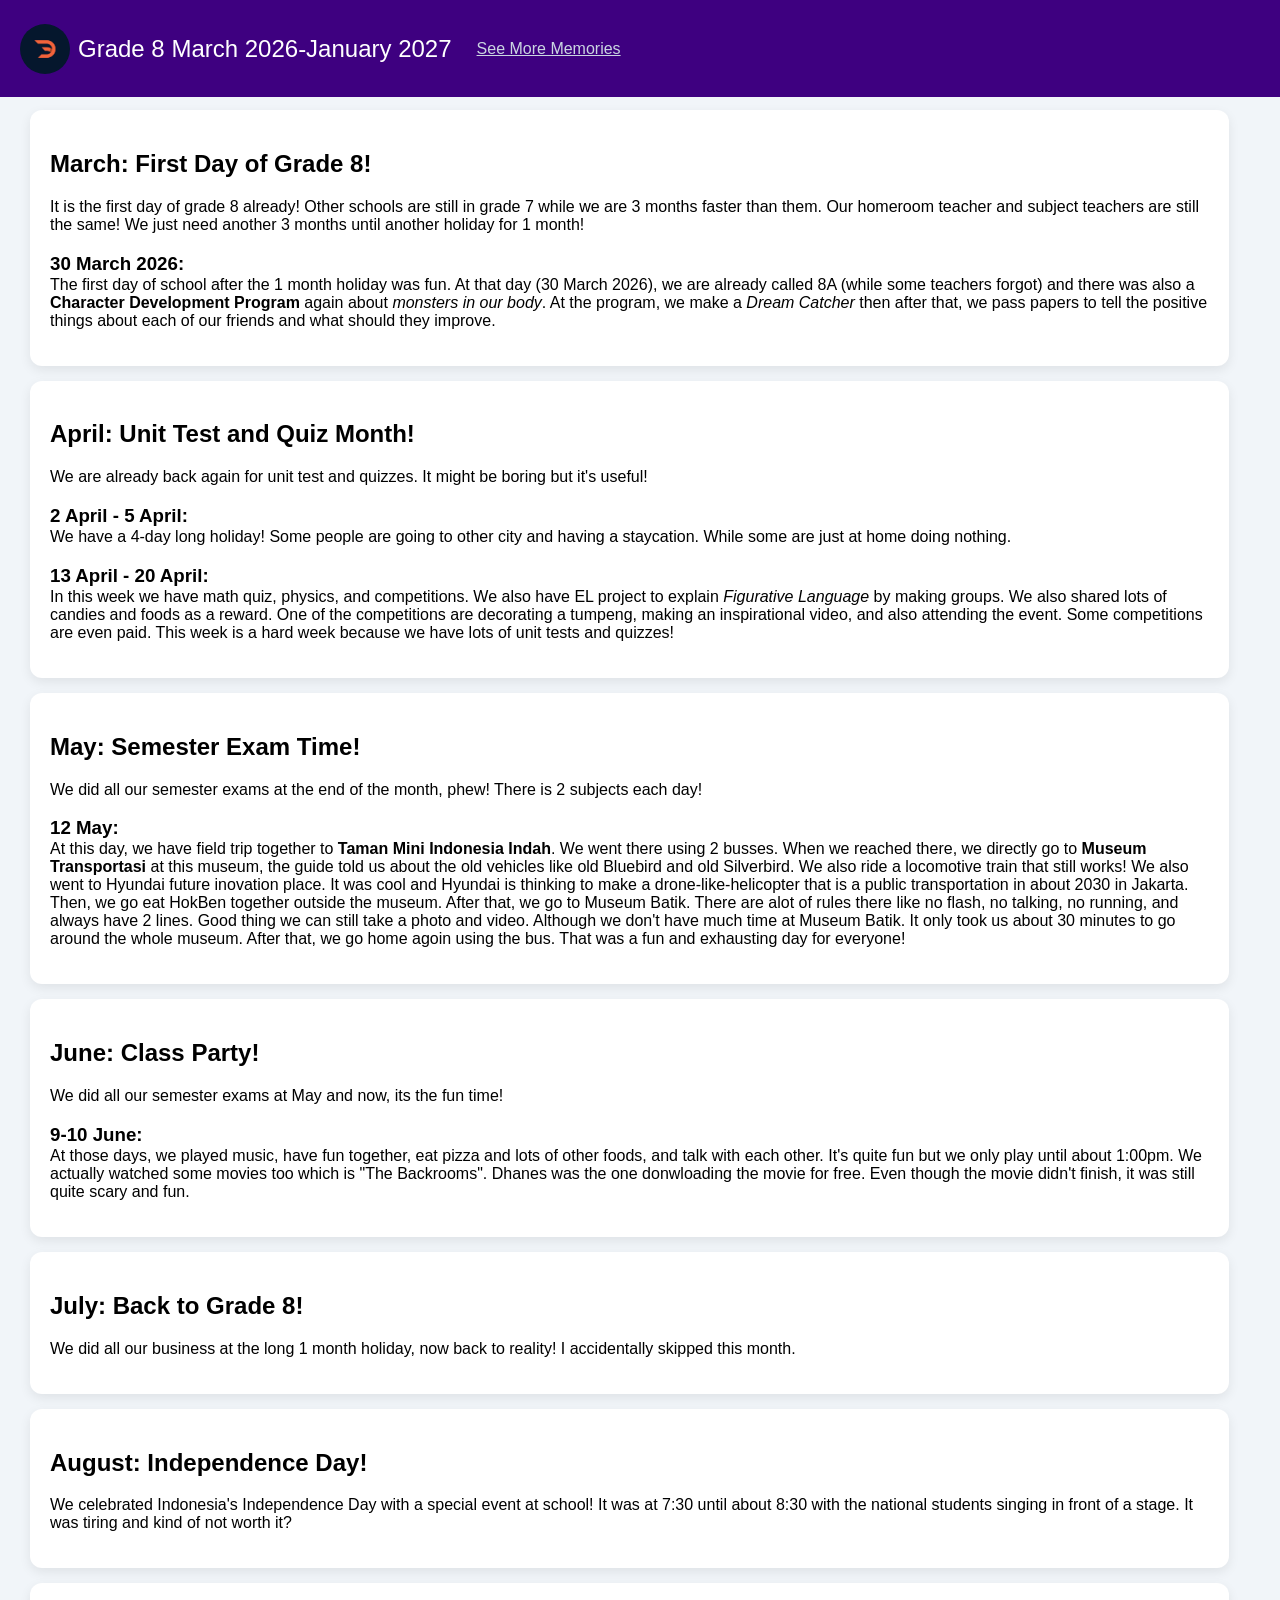
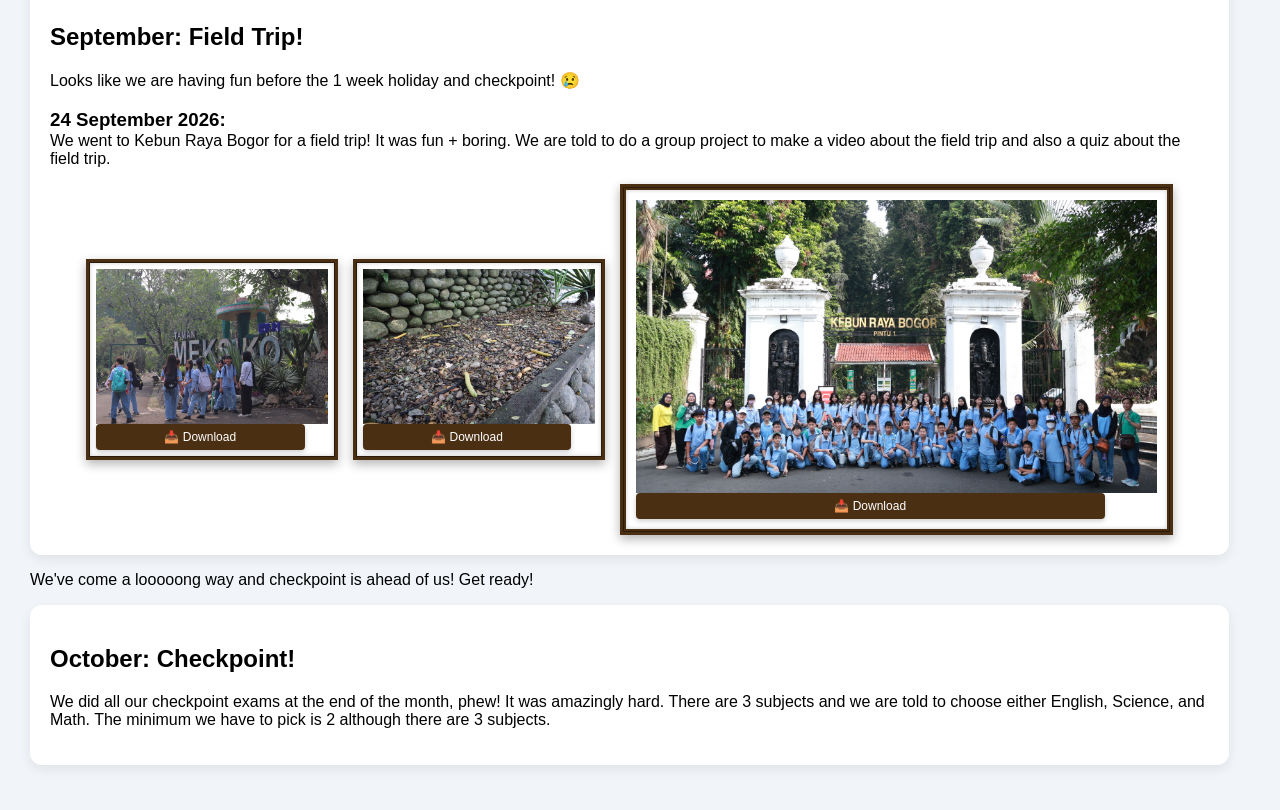
==== commit 0ce10b58: "Added Download Feature on Every Image Frame" ====
--- a/grade8.html
+++ b/grade8.html
@@ -79,12 +79,15 @@
             <div class="photo-gallery-row">
                 <div class="wooden-photo-frame">
                     <img src="image/IMG_2227.JPG" alt="Framed Kebun Raya Bogor Field Trip Photo" class="framed-photo"  onclick="this.classList.toggle('is-enlarged')">
+                    <button class="download-btn" onclick="triggerDownload('image/IMG_2227.JPG')">📥 Download</button>
                 </div>
                 <div class="wooden-photo-frame">
                     <img src="image/IMG_2245.JPG" alt="Framed Kebun Raya Bogor Field Trip Photo" class="framed-photo" onclick="this.classList.toggle('is-enlarged')">
+                    <button class="download-btn" onclick="triggerDownload('image/IMG_2245.JPG')">📥 Download</button>
                 </div>
                 <div class="wooden-photo-frame frame-large">
                     <img src="image/IMG_4793.JPG" alt="Framed Kebun Raya Bogor Field Trip Class Photo" class="framed-photo" onclick="this.classList.toggle('is-enlarged')">
+                    <button class="download-btn" onclick="triggerDownload('image/IMG_4793.JPG')">📥 Download</button>
                 </div>
             </div>
         </div>
--- a/style.css
+++ b/style.css
@@ -301,7 +301,7 @@
     inset 0 0 4px rgba(0, 0, 0, 0.2);
 
   /* ─── ADD THIS LINE: Makes the expansion look silky smooth ─── */
-  transition: transform 0.2s ease-in-out, box-shadow 0.2s ease;
+  transition: transform 0.4s ease-in-out, box-shadow 0.4s ease;
   cursor: pointer;
 }
 
@@ -316,7 +316,7 @@
 /* This automatically applies to EVERY wooden frame when it gets clicked! */
 .wooden-photo-frame:active {
   /* Scales the clicked frame up smoothly by 2.5x its size */
-  transform: scale(2.5); 
+  transform: scale(3); 
   
   /* Pushes the frame above neighboring items while it is enlarged */
   position: relative;
@@ -333,4 +333,20 @@
   border-width: 6px; 
   padding: 10px;
 }
-
+.download-btn {
+  background-color: #4a2f13; /* Matches your wooden frame theme */
+  color: white;
+  border: none;
+  padding: 6px 12px;
+  font-size: 12px;
+  font-family: sans-serif;
+  border-radius: 4px;
+  cursor: pointer;
+  box-shadow: 0 2px 5px rgba(0,0,0,0.2);
+  transition: background-color 0.2s ease;
+  width: 90%; /* Keeps button nicely proportioned under the frame */
+}
+
+.download-btn:hover {
+  background-color: #2b1a0a; /* Darkens slightly when hovered */
+}
